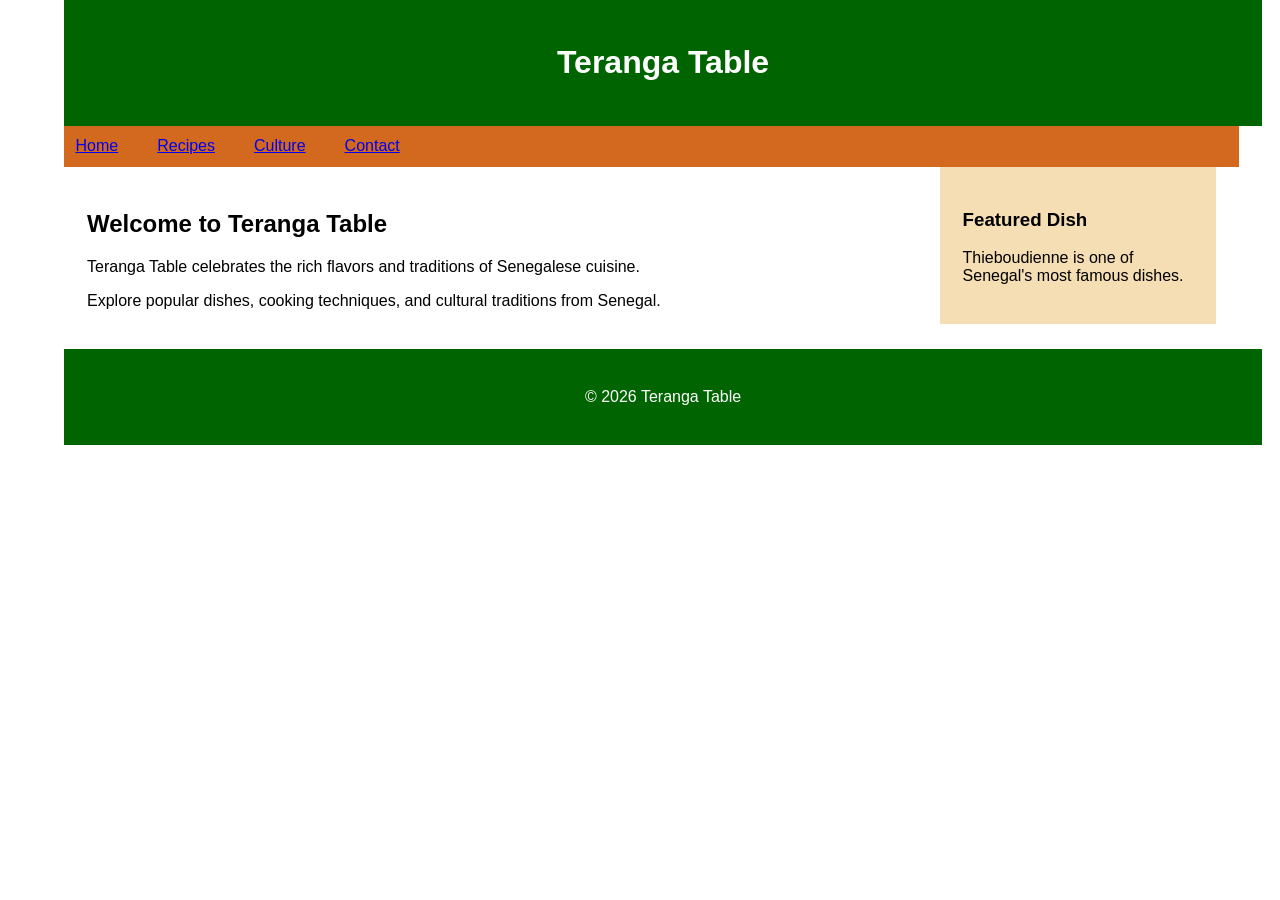
==== index.html @ 95122b87 "Add files via upload" ====
<!DOCTYPE html>
<html lang="en">
<head>
    <meta charset="utf-8">
    <title>Teranga Table</title>
    <link rel="stylesheet" href="Styles.css">
</head>

<body>

<header>
    <h1>Teranga Table</h1>
</header>

<nav>
    <ul>
        <li><a href="index.html">Home</a></li>
        <li><a href="#">Recipes</a></li>
        <li><a href="#">Culture</a></li>
        <li><a href="#">Contact</a></li>
    </ul>
</nav>

<main>

    <article>
        <h2>Welcome to Teranga Table</h2>

        <p>
            Teranga Table celebrates the rich flavors and traditions
            of Senegalese cuisine.
        </p>

        <p>
            Explore popular dishes, cooking techniques, and cultural
            traditions from Senegal.
        </p>
    </article>

    <aside>
        <h3>Featured Dish</h3>

        <p>
            Thieboudienne is one of Senegal's most famous dishes.
        </p>
    </aside>

</main>

<footer>
    <p>&copy; 2026 Teranga Table</p>
</footer>

</body>
</html>
---- Styles.css ----
body {
    width: 90%;
    margin: 0 auto;
    font-family: Arial, sans-serif;
}

header {
    width: 100%;
    background-color: #006400;
    color: white;
    text-align: center;
    padding: 2%;
}

nav {
    width: 100%;
    background-color: #D2691E;
    padding: 1%;
}

nav ul {
    list-style-type: none;
    margin: 0;
    padding: 0;
}

nav li {
    display: inline;
    margin-right: 3%;
}

main {
    overflow: auto;
}

article {
    width: 70%;
    float: left;
    padding: 2%;
}

aside {
    width: 20%;
    float: right;
    padding: 2%;
    background-color: #F5DEB3;
}

footer {
    clear: both;
    width: 100%;
    background-color: #006400;
    color: white;
    text-align: center;
    padding: 2%;
}
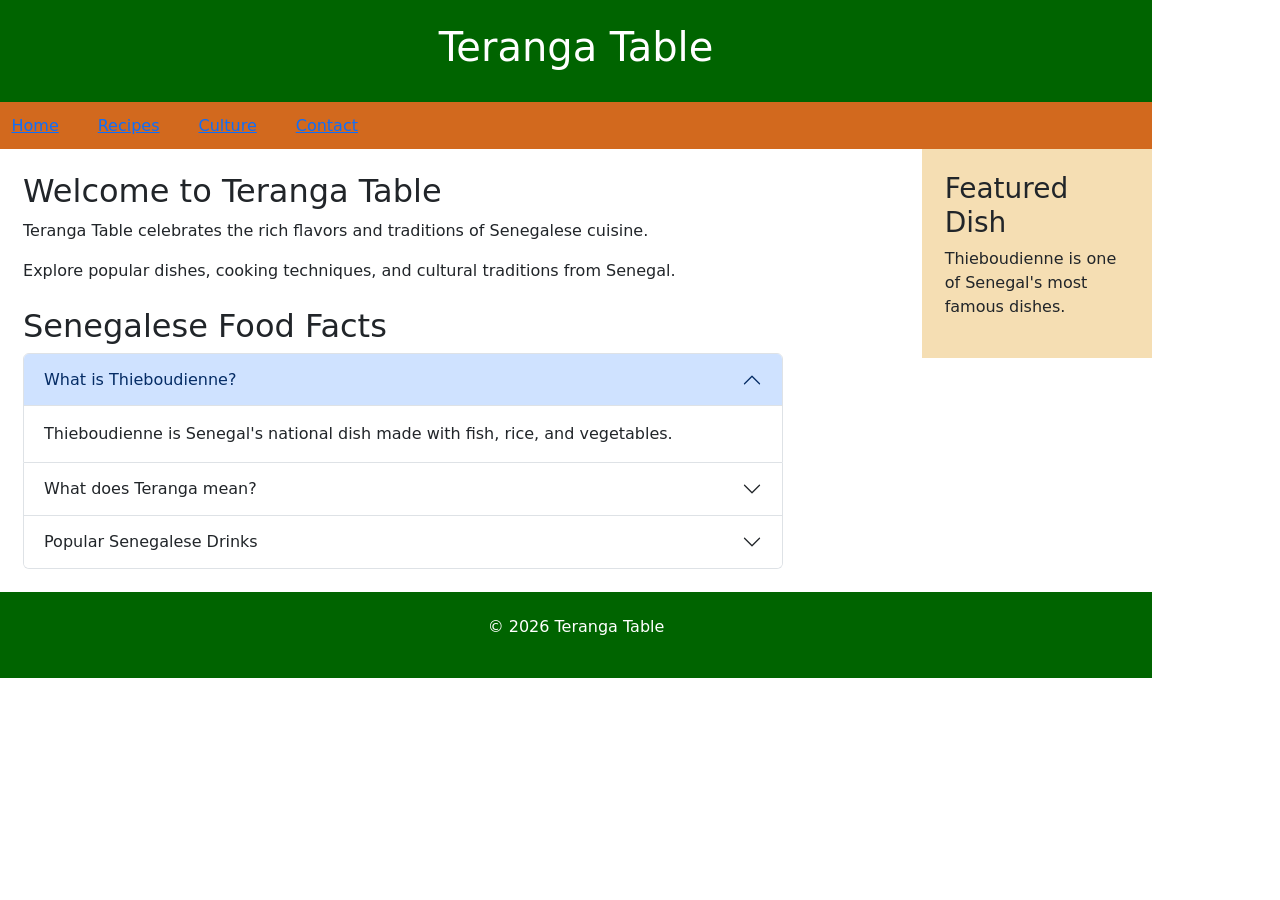
==== commit 233fca8b: "2-3" ====
--- a/index.html
+++ b/index.html
@@ -3,7 +3,8 @@
 <head>
     <meta charset="utf-8">
     <title>Teranga Table</title>
-    <link rel="stylesheet" href="Styles.css">
+    <link rel="stylesheet" href="Styles.css"><link href="https://cdn.jsdelivr.net/npm/bootstrap@5.1.3/dist/css/bootstrap.min.css" rel="stylesheet">
+    
 </head>
 
 <body>
@@ -15,9 +16,9 @@
 <nav>
     <ul>
         <li><a href="index.html">Home</a></li>
-        <li><a href="#">Recipes</a></li>
+        <li><a href="gallery.html">Recipes</a></li>
         <li><a href="#">Culture</a></li>
-        <li><a href="#">Contact</a></li>
+        <li><a href="contact.html">Contact</a></li>
     </ul>
 </nav>
 
@@ -35,6 +36,59 @@
             Explore popular dishes, cooking techniques, and cultural
             traditions from Senegal.
         </p>
+        <h2 class="mt-4">Senegalese Food Facts</h2>
+
+<div class="accordion" id="foodAccordion">
+
+  <div class="accordion-item">
+    <h2 class="accordion-header" id="headingOne">
+      <button class="accordion-button" type="button"
+              data-bs-toggle="collapse"
+              data-bs-target="#collapseOne">
+        What is Thieboudienne?
+      </button>
+    </h2>
+    <div id="collapseOne" class="accordion-collapse collapse show">
+      <div class="accordion-body">
+        Thieboudienne is Senegal's national dish made with fish,
+        rice, and vegetables.
+      </div>
+    </div>
+  </div>
+
+  <div class="accordion-item">
+    <h2 class="accordion-header" id="headingTwo">
+      <button class="accordion-button collapsed" type="button"
+              data-bs-toggle="collapse"
+              data-bs-target="#collapseTwo">
+        What does Teranga mean?
+      </button>
+    </h2>
+    <div id="collapseTwo" class="accordion-collapse collapse">
+      <div class="accordion-body">
+        Teranga is the Senegalese tradition of hospitality,
+        generosity, and welcoming guests.
+      </div>
+    </div>
+  </div>
+
+  <div class="accordion-item">
+    <h2 class="accordion-header" id="headingThree">
+      <button class="accordion-button collapsed" type="button"
+              data-bs-toggle="collapse"
+              data-bs-target="#collapseThree">
+        Popular Senegalese Drinks
+      </button>
+    </h2>
+    <div id="collapseThree" class="accordion-collapse collapse">
+      <div class="accordion-body">
+        Bissap (hibiscus juice), bouye (baobab juice), and ginger
+        juice are among the most popular drinks in Senegal.
+      </div>
+    </div>
+  </div>
+
+</div>
     </article>
 
     <aside>
@@ -50,6 +104,6 @@
 <footer>
     <p>&copy; 2026 Teranga Table</p>
 </footer>
-
+<script src="https://cdn.jsdelivr.net/npm/bootstrap@5.1.3/dist/js/bootstrap.bundle.min.js"></script>
 </body>
-</html>+</html>
--- a/Styles.css
+++ b/Styles.css
@@ -54,4 +54,89 @@
     text-align: center;
     padding: 2%;
 }
+/* Form Styles */
 
+form {
+    width: 90%;
+}
+
+label {
+    display: block;
+    margin-top: 10px;
+    font-weight: bold;
+}
+
+input,
+textarea {
+    width: 100%;
+    padding: 8px;
+    margin-bottom: 10px;
+    box-sizing: border-box;
+}
+
+input[type="submit"],
+input[type="reset"] {
+    width: auto;
+    background-color: #006400;
+    color: white;
+    border: none;
+    padding: 10px 15px;
+    cursor: pointer;
+}
+
+/* Gallery Styles */
+
+.gallery {
+    margin: 10px;
+    border: 1px solid #ccc;
+    float: left;
+    width: 220px;
+}
+
+.gallery:hover {
+    border: 1px solid #777;
+}
+
+.gallery img {
+    width: 100%;
+    height: auto;
+}
+
+.desc {
+    padding: 10px;
+    text-align: center;
+}
+/* Contact Form Styles */
+
+form {
+    width: 90%;
+}
+
+label {
+    display: block;
+    margin-top: 10px;
+    font-weight: bold;
+}
+
+input,
+textarea {
+    width: 100%;
+    padding: 8px;
+    margin-bottom: 10px;
+    box-sizing: border-box;
+}
+
+input[type="submit"],
+input[type="reset"] {
+    width: auto;
+    background-color: #006400;
+    color: white;
+    border: none;
+    padding: 10px;
+    cursor: pointer;
+}
+
+input[type="submit"]:hover,
+input[type="reset"]:hover {
+    background-color: #228B22;
+}
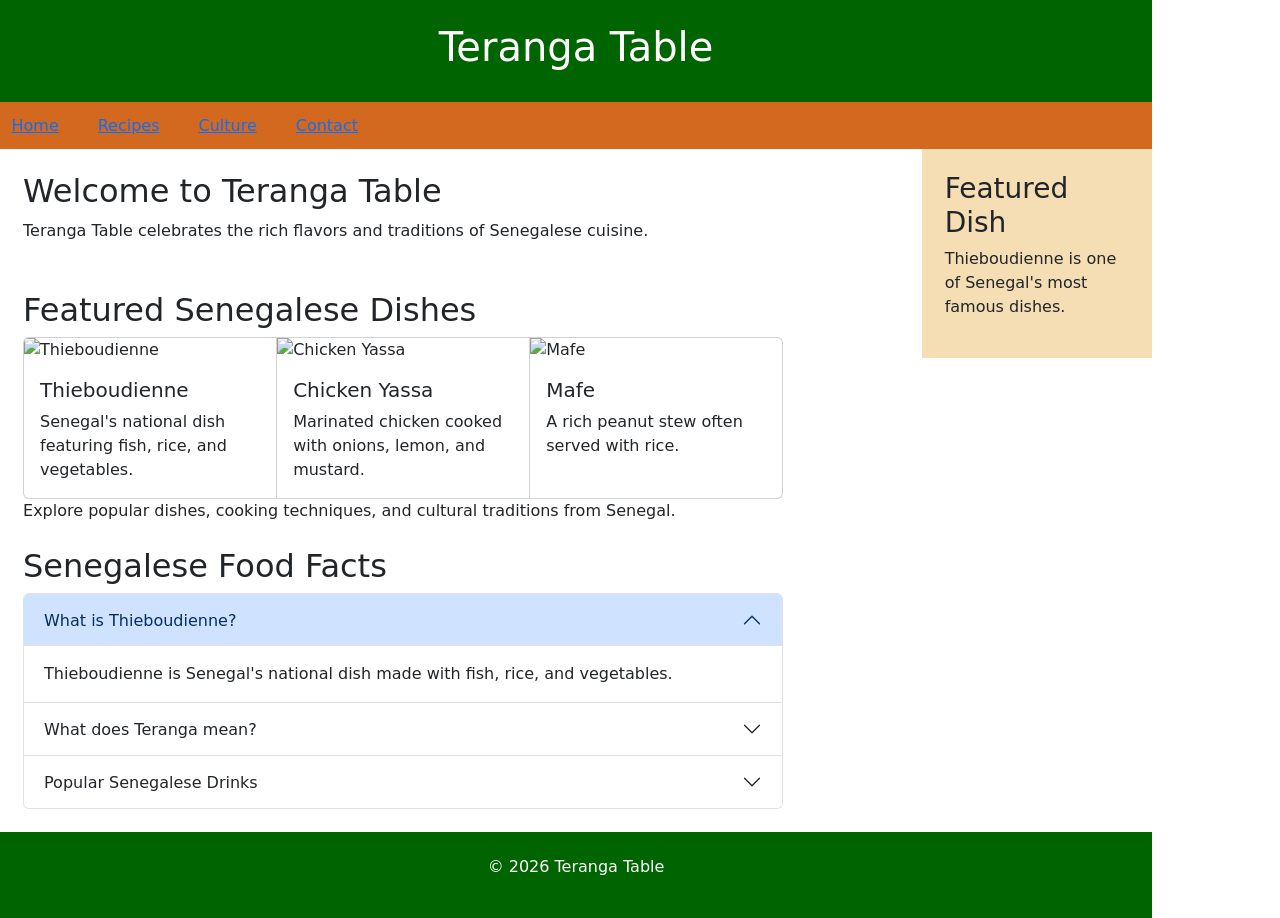
==== commit d0f49c81: "Update index.html" ====
--- a/index.html
+++ b/index.html
@@ -31,7 +31,49 @@
             Teranga Table celebrates the rich flavors and traditions
             of Senegalese cuisine.
         </p>
+<h2 class="mt-5">Featured Senegalese Dishes</h2>
 
+<div class="card-group">
+
+  <div class="card">
+    <img src="images/thieboudienne.jpg"
+         class="card-img-top"
+         alt="Thieboudienne">
+    <div class="card-body">
+      <h5 class="card-title">Thieboudienne</h5>
+      <p class="card-text">
+        Senegal's national dish featuring fish, rice,
+        and vegetables.
+      </p>
+    </div>
+  </div>
+
+  <div class="card">
+    <img src="images/yassa.jpg"
+         class="card-img-top"
+         alt="Chicken Yassa">
+    <div class="card-body">
+      <h5 class="card-title">Chicken Yassa</h5>
+      <p class="card-text">
+        Marinated chicken cooked with onions,
+        lemon, and mustard.
+      </p>
+    </div>
+  </div>
+
+  <div class="card">
+    <img src="images/mafe.jpg"
+         class="card-img-top"
+         alt="Mafe">
+    <div class="card-body">
+      <h5 class="card-title">Mafe</h5>
+      <p class="card-text">
+        A rich peanut stew often served with rice.
+      </p>
+    </div>
+  </div>
+
+</div>
         <p>
             Explore popular dishes, cooking techniques, and cultural
             traditions from Senegal.
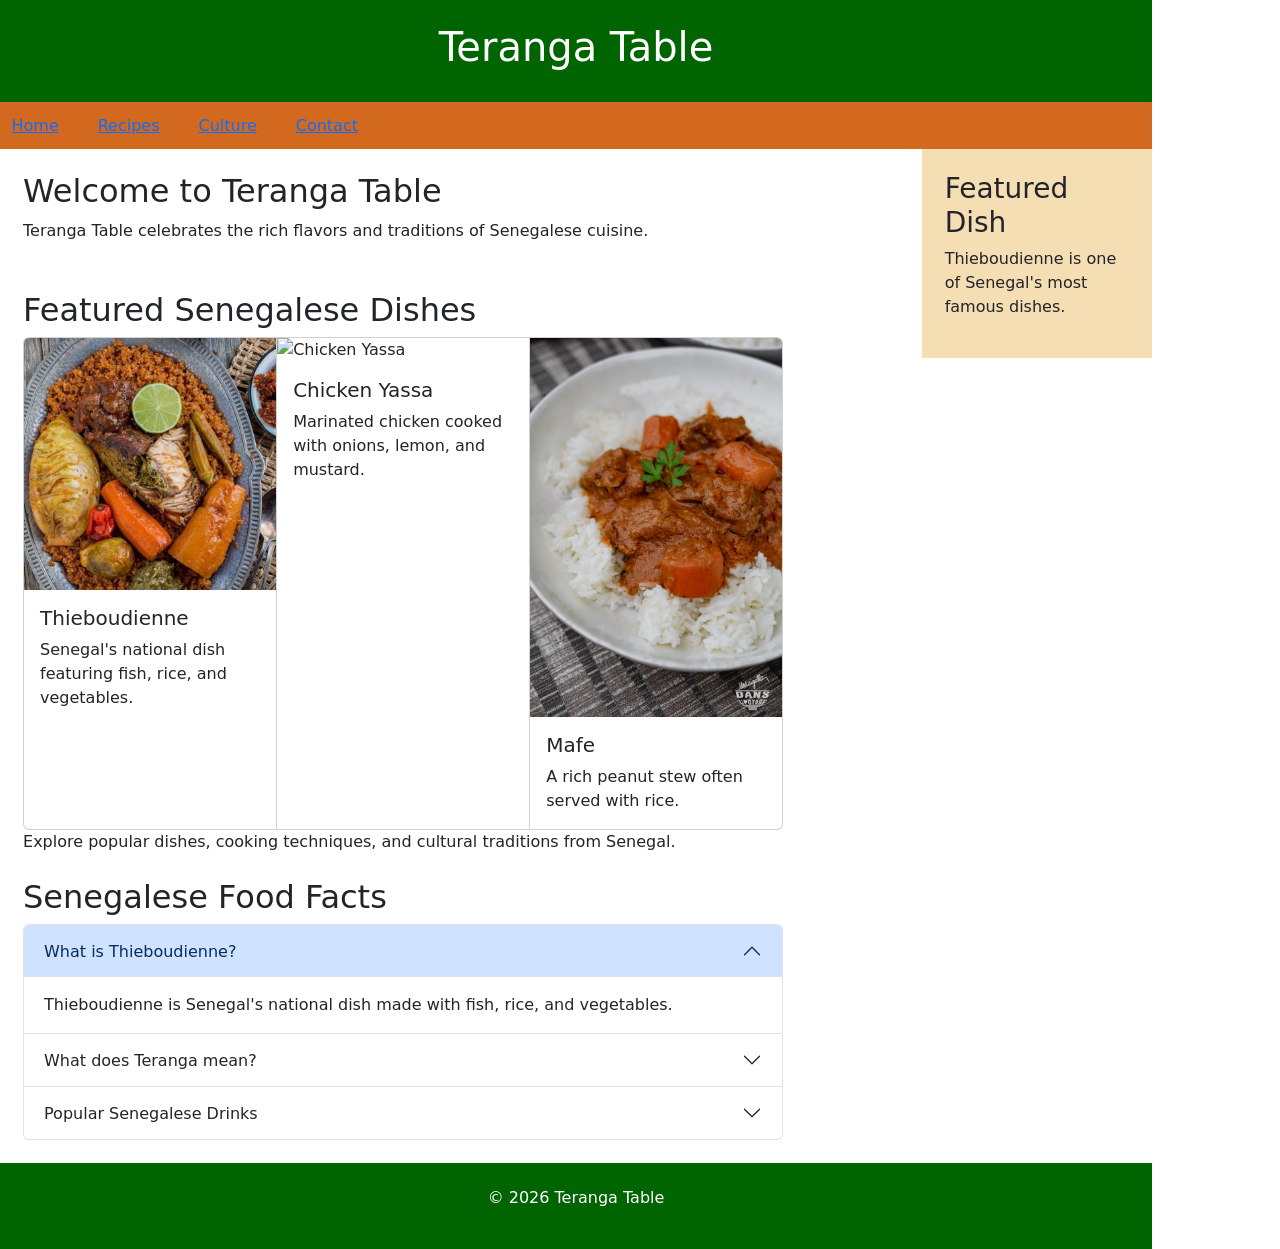
==== commit 0cce03cf: "Update index.html" ====
--- a/index.html
+++ b/index.html
@@ -36,7 +36,7 @@
 <div class="card-group">
 
   <div class="card">
-    <img src="images/thieboudienne.jpg"
+    <img src="thieboudienne.jpg"
          class="card-img-top"
          alt="Thieboudienne">
     <div class="card-body">
@@ -49,7 +49,7 @@
   </div>
 
   <div class="card">
-    <img src="images/yassa.jpg"
+    <img src="yassa.jpg"
          class="card-img-top"
          alt="Chicken Yassa">
     <div class="card-body">
@@ -62,7 +62,7 @@
   </div>
 
   <div class="card">
-    <img src="images/mafe.jpg"
+    <img src="mafe.jpg"
          class="card-img-top"
          alt="Mafe">
     <div class="card-body">
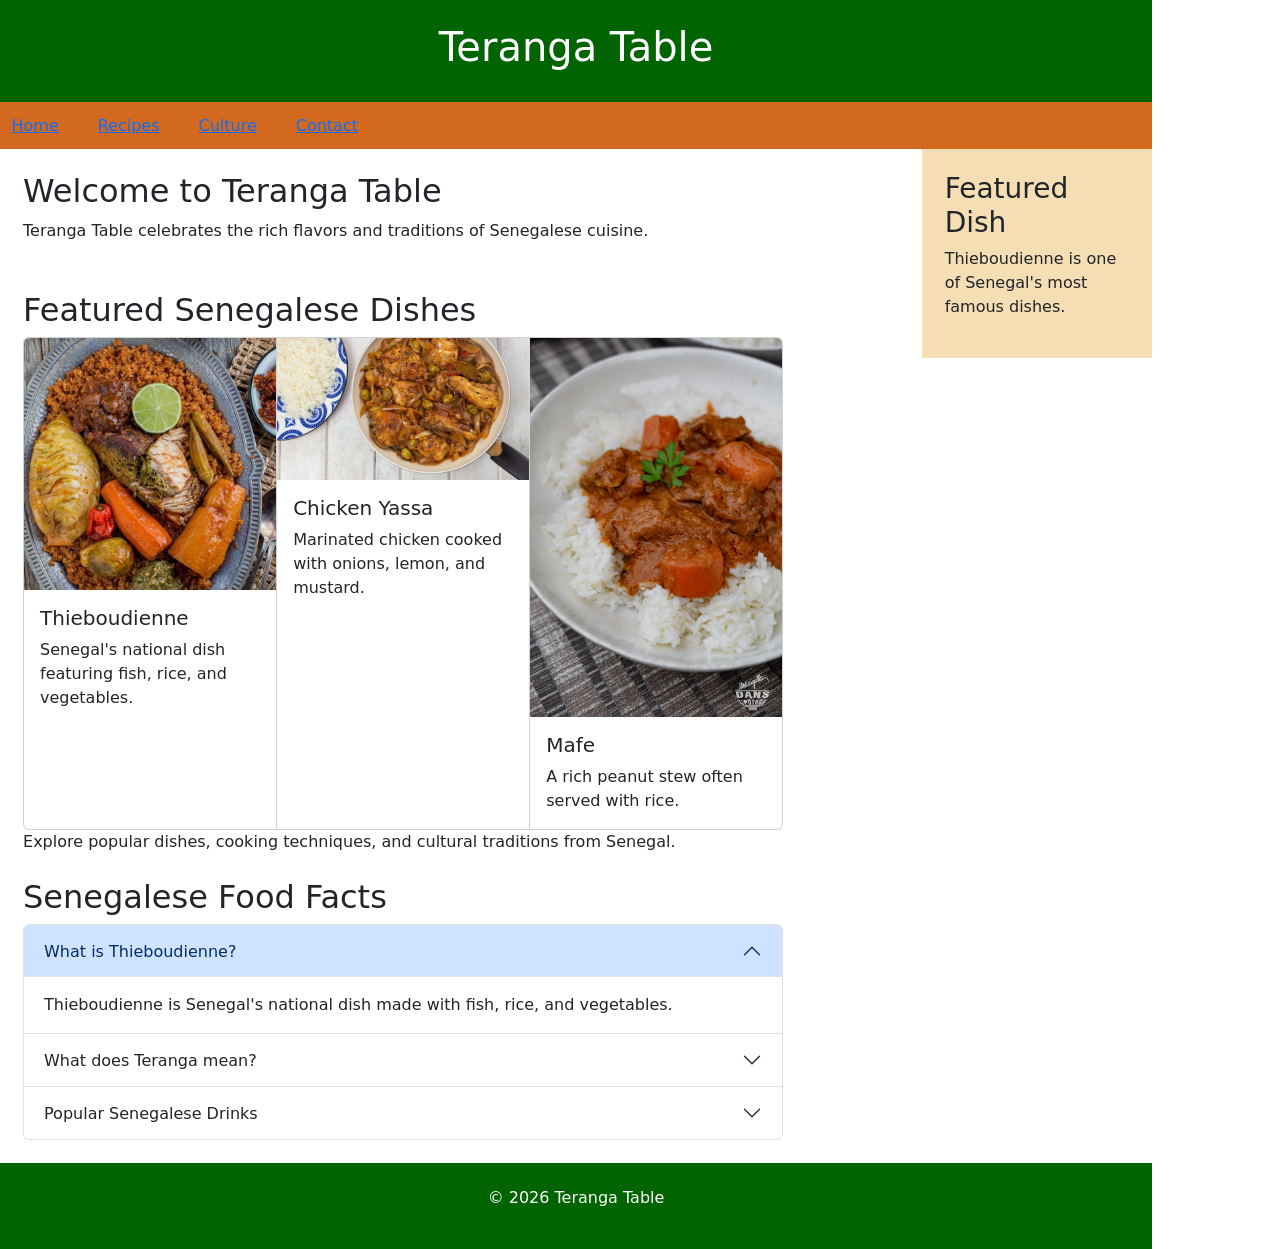
==== commit 71958ae0: "Update index.html" ====
--- a/index.html
+++ b/index.html
@@ -49,7 +49,7 @@
   </div>
 
   <div class="card">
-    <img src="yassa.jpg"
+    <img src="yassa.png"
          class="card-img-top"
          alt="Chicken Yassa">
     <div class="card-body">
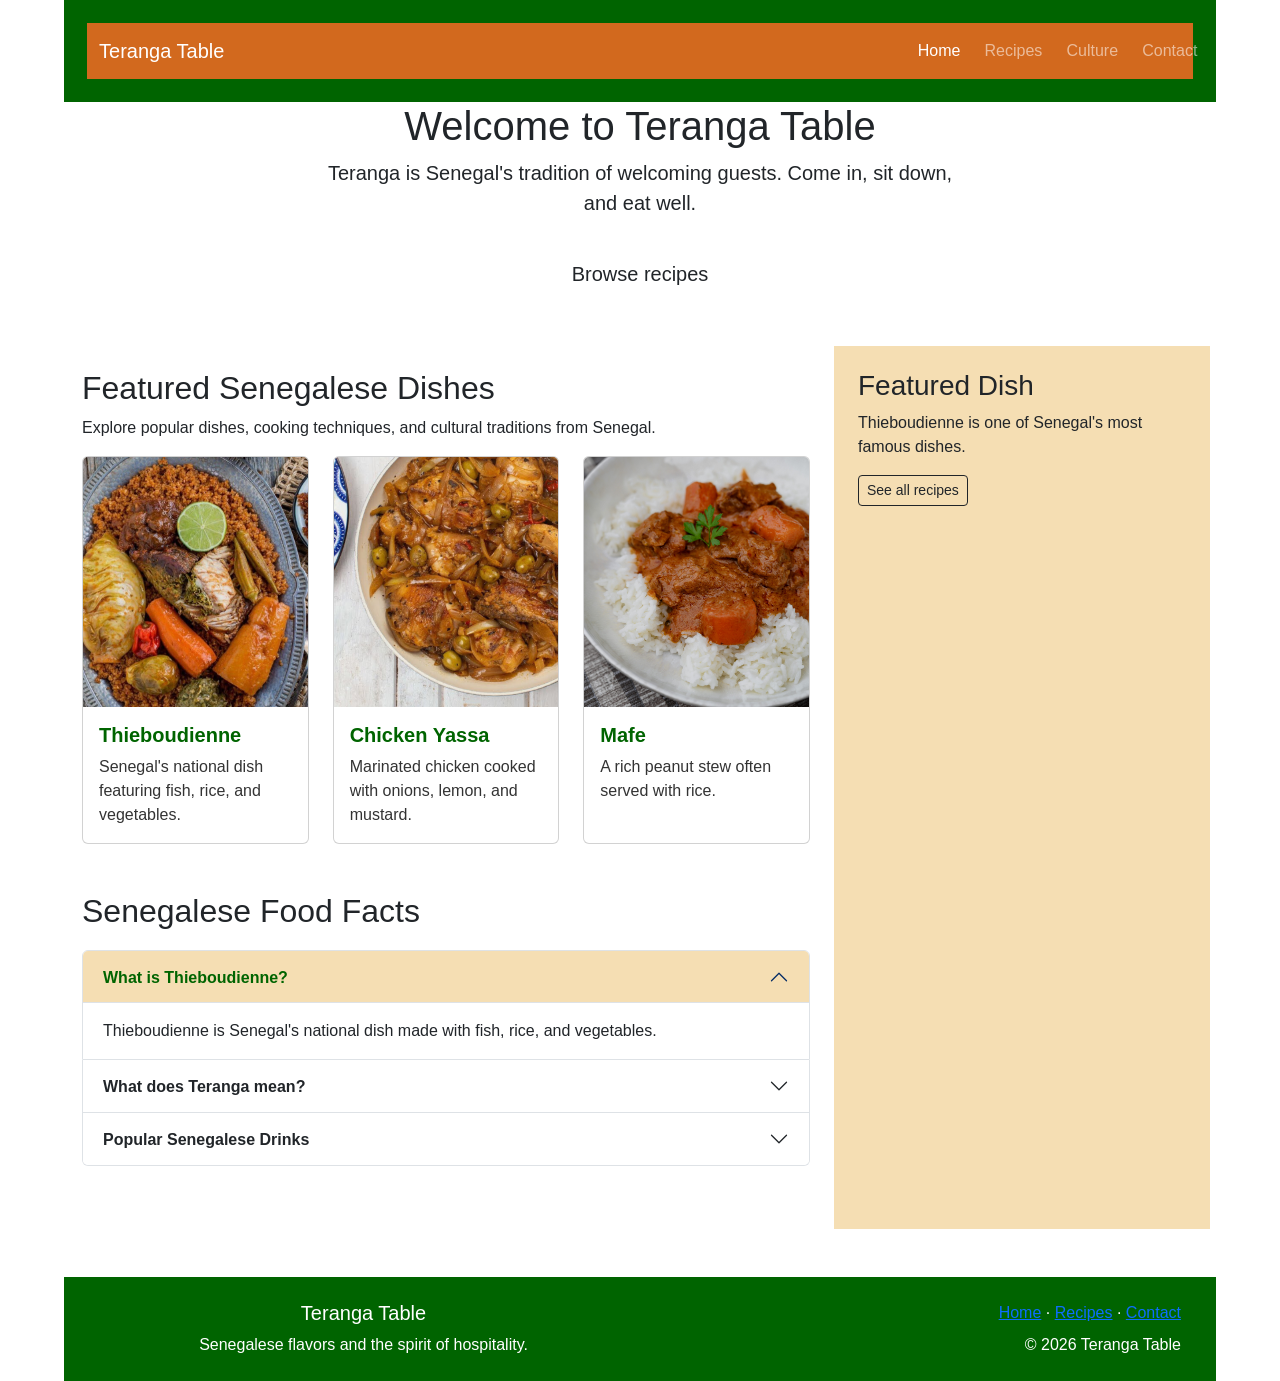
==== commit 458aae5b: "Update index.html" ====
--- a/index.html
+++ b/index.html
@@ -1,151 +1,92 @@
 <!DOCTYPE html>
 <html lang="en">
 <head>
-    <meta charset="utf-8">
-    <title>Teranga Table</title>
-    <link rel="stylesheet" href="Styles.css"><link href="https://cdn.jsdelivr.net/npm/bootstrap@5.1.3/dist/css/bootstrap.min.css" rel="stylesheet">
-    
+  <meta charset="utf-8">
+  <meta name="viewport" content="width=device-width, initial-scale=1">
+  <title>Home | Teranga Table</title>
+  <link href="https://cdn.jsdelivr.net/npm/bootstrap@5.3.3/dist/css/bootstrap.min.css" rel="stylesheet">
+  <link href="https://fonts.googleapis.com/css2?family=Bricolage+Grotesque:wght@600;700&family=Source+Sans+3:wght@400;600&display=swap" rel="stylesheet">
+  <link rel="stylesheet" href="Styles.css">
 </head>
-
 <body>
-
 <header>
-    <h1>Teranga Table</h1>
-</header>
-
-<nav>
-    <ul>
-        <li><a href="index.html">Home</a></li>
-        <li><a href="gallery.html">Recipes</a></li>
-        <li><a href="#">Culture</a></li>
-        <li><a href="contact.html">Contact</a></li>
-    </ul>
-</nav>
-
-<main>
-
-    <article>
-        <h2>Welcome to Teranga Table</h2>
-
-        <p>
-            Teranga Table celebrates the rich flavors and traditions
-            of Senegalese cuisine.
-        </p>
-<h2 class="mt-5">Featured Senegalese Dishes</h2>
-
-<div class="card-group">
-
-  <div class="card">
-    <img src="thieboudienne.jpg"
-         class="card-img-top"
-         alt="Thieboudienne">
-    <div class="card-body">
-      <h5 class="card-title">Thieboudienne</h5>
-      <p class="card-text">
-        Senegal's national dish featuring fish, rice,
-        and vegetables.
-      </p>
+<nav class="navbar navbar-expand-lg navbar-dark sticky-top site-nav">
+  <div class="container">
+    <a class="navbar-brand" href="index.html">Teranga Table</a>
+    <button class="navbar-toggler" type="button" data-bs-toggle="collapse" data-bs-target="#mainNav" aria-controls="mainNav" aria-expanded="false" aria-label="Toggle navigation"><span class="navbar-toggler-icon"></span></button>
+    <div class="collapse navbar-collapse" id="mainNav">
+      <ul class="navbar-nav ms-auto">
+        <li class="nav-item"><a class="nav-link active" aria-current="page" href="index.html">Home</a></li>
+        <li class="nav-item"><a class="nav-link" href="gallery.html">Recipes</a></li>
+        <li class="nav-item"><a class="nav-link" href="index.html#facts">Culture</a></li>
+        <li class="nav-item"><a class="nav-link" href="contact.html">Contact</a></li>
+      </ul>
     </div>
   </div>
+</nav>
+</header>
+<section class="hero text-center">
+  <div class="container">
+    <h1>Welcome to Teranga Table</h1>
+    <p class="lead mx-auto" style="max-width:40rem">Teranga is Senegal's tradition of welcoming guests. Come in, sit down, and eat well.</p>
+    <a href="gallery.html" class="btn btn-gold btn-lg mt-3">Browse recipes</a>
+  </div>
+</section>
 
-  <div class="card">
-    <img src="yassa.png"
-         class="card-img-top"
-         alt="Chicken Yassa">
-    <div class="card-body">
-      <h5 class="card-title">Chicken Yassa</h5>
-      <p class="card-text">
-        Marinated chicken cooked with onions,
-        lemon, and mustard.
-      </p>
+<main class="container mt-5">
+  <div class="row g-5">
+    <article class="col-lg-8">
+      <h2>Featured Senegalese Dishes</h2>
+      <p>Explore popular dishes, cooking techniques, and cultural traditions from Senegal.</p>
+      <div class="row row-cols-1 row-cols-sm-2 row-cols-xl-3 g-4">
+        <div class="col"><div class="card h-100">
+          <img src="thieboudienne.jpg" class="card-img-top" alt="Thieboudienne">
+          <div class="card-body"><h5 class="card-title">Thieboudienne</h5>
+          <p class="card-text">Senegal's national dish featuring fish, rice, and vegetables.</p></div></div></div>
+        <div class="col"><div class="card h-100">
+          <img src="yassa.png" class="card-img-top" alt="Chicken Yassa">
+          <div class="card-body"><h5 class="card-title">Chicken Yassa</h5>
+          <p class="card-text">Marinated chicken cooked with onions, lemon, and mustard.</p></div></div></div>
+        <div class="col"><div class="card h-100">
+          <img src="mafe.jpg" class="card-img-top" alt="Mafe">
+          <div class="card-body"><h5 class="card-title">Mafe</h5>
+          <p class="card-text">A rich peanut stew often served with rice.</p></div></div></div>
+      </div>
+
+      <h2 class="mt-5" id="facts">Senegalese Food Facts</h2>
+      <div class="accordion" id="foodAccordion">
+        <div class="accordion-item">
+          <h3 class="accordion-header"><button class="accordion-button" type="button" data-bs-toggle="collapse" data-bs-target="#c1" aria-expanded="true" aria-controls="c1">What is Thieboudienne?</button></h3>
+          <div id="c1" class="accordion-collapse collapse show" data-bs-parent="#foodAccordion"><div class="accordion-body">Thieboudienne is Senegal's national dish made with fish, rice, and vegetables.</div></div>
+        </div>
+        <div class="accordion-item">
+          <h3 class="accordion-header"><button class="accordion-button collapsed" type="button" data-bs-toggle="collapse" data-bs-target="#c2" aria-expanded="false" aria-controls="c2">What does Teranga mean?</button></h3>
+          <div id="c2" class="accordion-collapse collapse" data-bs-parent="#foodAccordion"><div class="accordion-body">Teranga is the Senegalese tradition of hospitality, generosity, and welcoming guests.</div></div>
+        </div>
+        <div class="accordion-item">
+          <h3 class="accordion-header"><button class="accordion-button collapsed" type="button" data-bs-toggle="collapse" data-bs-target="#c3" aria-expanded="false" aria-controls="c3">Popular Senegalese Drinks</button></h3>
+          <div id="c3" class="accordion-collapse collapse" data-bs-parent="#foodAccordion"><div class="accordion-body">Bissap (hibiscus juice), bouye (baobab juice), and ginger juice are among the most popular drinks in Senegal.</div></div>
+        </div>
+      </div>
+    </article>
+
+    <aside class="col-lg-4">
+      <div class="sidebar">
+        <h3>Featured Dish</h3>
+        <p>Thieboudienne is one of Senegal's most famous dishes.</p>
+        <a href="gallery.html" class="btn btn-outline-dark btn-sm">See all recipes</a>
+      </div>
+    </aside>
+  </div>
+</main>
+<footer class="site-footer mt-5 py-4">
+  <div class="container">
+    <div class="row gy-3">
+      <div class="col-md-6"><h5 class="text-white">Teranga Table</h5><p class="mb-0">Senegalese flavors and the spirit of hospitality.</p></div>
+      <div class="col-md-6 text-md-end"><a href="index.html">Home</a> &middot; <a href="gallery.html">Recipes</a> &middot; <a href="contact.html">Contact</a><p class="mt-2 mb-0">&copy; 2026 Teranga Table</p></div>
     </div>
   </div>
-
-  <div class="card">
-    <img src="mafe.jpg"
-         class="card-img-top"
-         alt="Mafe">
-    <div class="card-body">
-      <h5 class="card-title">Mafe</h5>
-      <p class="card-text">
-        A rich peanut stew often served with rice.
-      </p>
-    </div>
-  </div>
-
-</div>
-        <p>
-            Explore popular dishes, cooking techniques, and cultural
-            traditions from Senegal.
-        </p>
-        <h2 class="mt-4">Senegalese Food Facts</h2>
-
-<div class="accordion" id="foodAccordion">
-
-  <div class="accordion-item">
-    <h2 class="accordion-header" id="headingOne">
-      <button class="accordion-button" type="button"
-              data-bs-toggle="collapse"
-              data-bs-target="#collapseOne">
-        What is Thieboudienne?
-      </button>
-    </h2>
-    <div id="collapseOne" class="accordion-collapse collapse show">
-      <div class="accordion-body">
-        Thieboudienne is Senegal's national dish made with fish,
-        rice, and vegetables.
-      </div>
-    </div>
-  </div>
-
-  <div class="accordion-item">
-    <h2 class="accordion-header" id="headingTwo">
-      <button class="accordion-button collapsed" type="button"
-              data-bs-toggle="collapse"
-              data-bs-target="#collapseTwo">
-        What does Teranga mean?
-      </button>
-    </h2>
-    <div id="collapseTwo" class="accordion-collapse collapse">
-      <div class="accordion-body">
-        Teranga is the Senegalese tradition of hospitality,
-        generosity, and welcoming guests.
-      </div>
-    </div>
-  </div>
-
-  <div class="accordion-item">
-    <h2 class="accordion-header" id="headingThree">
-      <button class="accordion-button collapsed" type="button"
-              data-bs-toggle="collapse"
-              data-bs-target="#collapseThree">
-        Popular Senegalese Drinks
-      </button>
-    </h2>
-    <div id="collapseThree" class="accordion-collapse collapse">
-      <div class="accordion-body">
-        Bissap (hibiscus juice), bouye (baobab juice), and ginger
-        juice are among the most popular drinks in Senegal.
-      </div>
-    </div>
-  </div>
-
-</div>
-    </article>
-
-    <aside>
-        <h3>Featured Dish</h3>
-
-        <p>
-            Thieboudienne is one of Senegal's most famous dishes.
-        </p>
-    </aside>
-
-</main>
-
-<footer>
-    <p>&copy; 2026 Teranga Table</p>
 </footer>
-<script src="https://cdn.jsdelivr.net/npm/bootstrap@5.1.3/dist/js/bootstrap.bundle.min.js"></script>
+<script src="https://cdn.jsdelivr.net/npm/bootstrap@5.3.3/dist/js/bootstrap.bundle.min.js"></script>
 </body>
 </html>
--- a/Styles.css
+++ b/Styles.css
@@ -140,3 +140,41 @@
 input[type="reset"]:hover {
     background-color: #228B22;
 }
+/* Bootstrap Section Headings */
+.accordion {
+    margin-top: 20px;
+    margin-bottom: 40px;
+}
+
+.card-group {
+    margin-top: 20px;
+    margin-bottom: 40px;
+}
+
+.card img {
+    height: 250px;
+    object-fit: cover;
+}
+
+.card-title {
+    color: #006400;
+    font-weight: bold;
+}
+
+.card-text {
+    color: #333;
+}
+
+/* Match site's color scheme */
+.accordion-button:not(.collapsed) {
+    background-color: #F5DEB3;
+    color: #006400;
+}
+
+.accordion-button {
+    font-weight: bold;
+}
+input[type="submit"]:hover,
+input[type="reset"]:hover {
+    background-color: #228B22;
+}
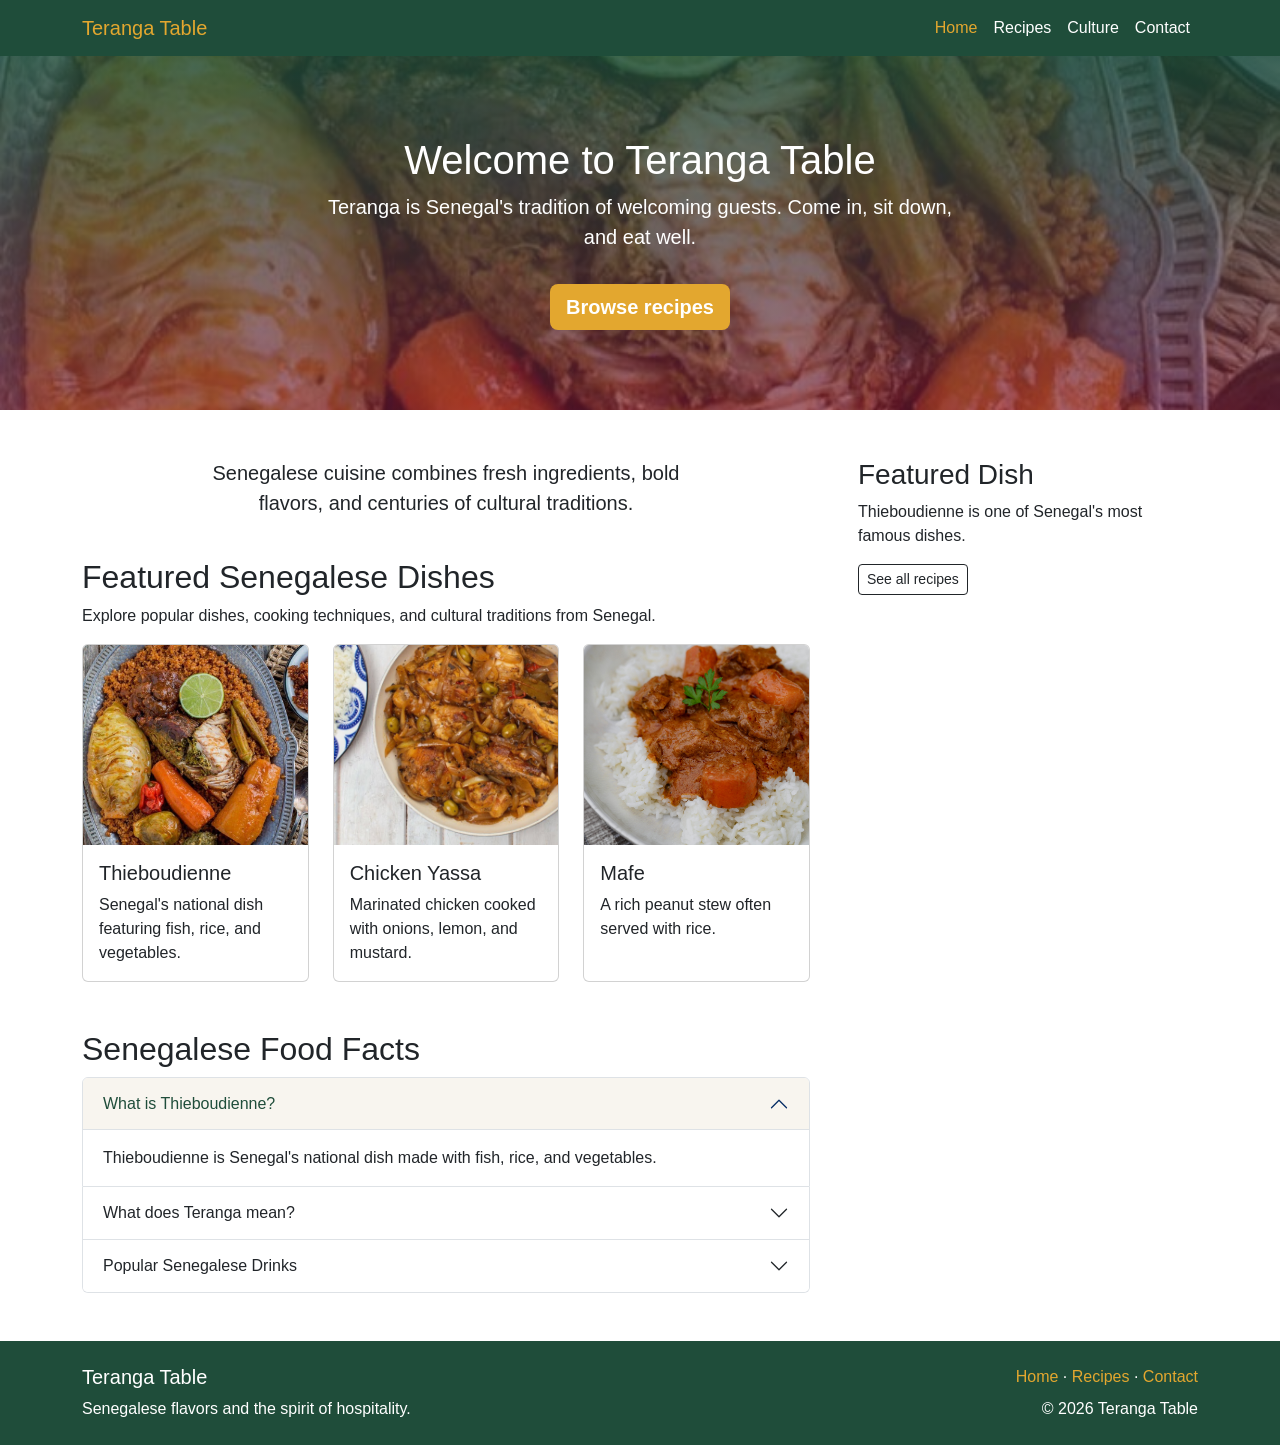
==== commit c892aeab: "Update index.html" ====
--- a/index.html
+++ b/index.html
@@ -36,6 +36,14 @@
 <main class="container mt-5">
   <div class="row g-5">
     <article class="col-lg-8">
+      <div class="row mb-4">
+  <div class="col-lg-8 mx-auto text-center">
+    <p class="lead">
+      Senegalese cuisine combines fresh ingredients,
+      bold flavors, and centuries of cultural traditions.
+    </p>
+  </div>
+</div>
       <h2>Featured Senegalese Dishes</h2>
       <p>Explore popular dishes, cooking techniques, and cultural traditions from Senegal.</p>
       <div class="row row-cols-1 row-cols-sm-2 row-cols-xl-3 g-4">
--- a/Styles.css
+++ b/Styles.css
@@ -1,180 +1,93 @@
-body {
-    width: 90%;
-    margin: 0 auto;
-    font-family: Arial, sans-serif;
+:root {
+    --green: #1f4d3a;
+    --gold: #e3a72f;
 }
 
-header {
-    width: 100%;
-    background-color: #006400;
-    color: white;
-    text-align: center;
-    padding: 2%;
+body {
+    font-family: "Source Sans 3", sans-serif;
 }
 
-nav {
-    width: 100%;
-    background-color: #D2691E;
-    padding: 1%;
+h1, h2, h3, .navbar-brand {
+    font-family: "Bricolage Grotesque", sans-serif;
 }
 
-nav ul {
-    list-style-type: none;
-    margin: 0;
-    padding: 0;
+.navbar {
+    background: var(--green);
 }
 
-nav li {
-    display: inline;
-    margin-right: 3%;
+.navbar-brand,
+.nav-link.active {
+    color: var(--gold) !important;
 }
 
-main {
-    overflow: auto;
+.nav-link {
+    color: white !important;
 }
 
-article {
-    width: 70%;
-    float: left;
-    padding: 2%;
+.nav-link:hover {
+    color: var(--gold) !important;
 }
 
-aside {
-    width: 20%;
-    float: right;
-    padding: 2%;
-    background-color: #F5DEB3;
+.hero {
+    background:
+        linear-gradient(
+            rgba(31,77,58,.8),
+            rgba(122,30,58,.6)
+        ),
+        url("thieboudienne.jpg") center/cover;
+    color: #fff;
+    padding: 5rem 0;
 }
 
-footer {
-    clear: both;
-    width: 100%;
-    background-color: #006400;
-    color: white;
-    text-align: center;
-    padding: 2%;
-}
-/* Form Styles */
-
-form {
-    width: 90%;
+.card {
+    transition: transform .3s ease;
 }
 
-label {
-    display: block;
-    margin-top: 10px;
-    font-weight: bold;
+.card:hover {
+    transform: translateY(-5px);
 }
 
-input,
-textarea {
-    width: 100%;
-    padding: 8px;
-    margin-bottom: 10px;
-    box-sizing: border-box;
-}
-
-input[type="submit"],
-input[type="reset"] {
-    width: auto;
-    background-color: #006400;
-    color: white;
-    border: none;
-    padding: 10px 15px;
-    cursor: pointer;
-}
-
-/* Gallery Styles */
-
-.gallery {
-    margin: 10px;
-    border: 1px solid #ccc;
-    float: left;
-    width: 220px;
-}
-
-.gallery:hover {
-    border: 1px solid #777;
-}
-
-.gallery img {
-    width: 100%;
-    height: auto;
-}
-
-.desc {
-    padding: 10px;
-    text-align: center;
-}
-/* Contact Form Styles */
-
-form {
-    width: 90%;
-}
-
-label {
-    display: block;
-    margin-top: 10px;
-    font-weight: bold;
-}
-
-input,
-textarea {
-    width: 100%;
-    padding: 8px;
-    margin-bottom: 10px;
-    box-sizing: border-box;
-}
-
-input[type="submit"],
-input[type="reset"] {
-    width: auto;
-    background-color: #006400;
-    color: white;
-    border: none;
-    padding: 10px;
-    cursor: pointer;
-}
-
-input[type="submit"]:hover,
-input[type="reset"]:hover {
-    background-color: #228B22;
-}
-/* Bootstrap Section Headings */
-.accordion {
-    margin-top: 20px;
-    margin-bottom: 40px;
-}
-
-.card-group {
-    margin-top: 20px;
-    margin-bottom: 40px;
-}
-
-.card img {
-    height: 250px;
+.card-img-top {
+    height: 200px;
     object-fit: cover;
 }
 
-.card-title {
-    color: #006400;
-    font-weight: bold;
+.btn-gold {
+    background: var(--gold);
+    color: #fff;
+    font-weight: 600;
+    border: none;
 }
 
-.card-text {
-    color: #333;
+.btn-gold:hover {
+    background: #c98f1d;
+    color: #fff;
 }
 
-/* Match site's color scheme */
 .accordion-button:not(.collapsed) {
-    background-color: #F5DEB3;
-    color: #006400;
+    background-color: #f8f5ef;
+    color: var(--green);
 }
 
-.accordion-button {
-    font-weight: bold;
+.site-footer {
+    background: var(--green);
+    color: #fff;
 }
-input[type="submit"]:hover,
-input[type="reset"]:hover {
-    background-color: #228B22;
+
+.site-footer a {
+    color: var(--gold);
+    text-decoration: none;
 }
+
+.site-footer a:hover {
+    text-decoration: underline;
+}
+.page-head {
+    background-color: #f8f9fa;
+    padding: 3rem 0;
+    text-align: center;
+}
+
+.page-head h1 {
+    color: var(--green);
+}
